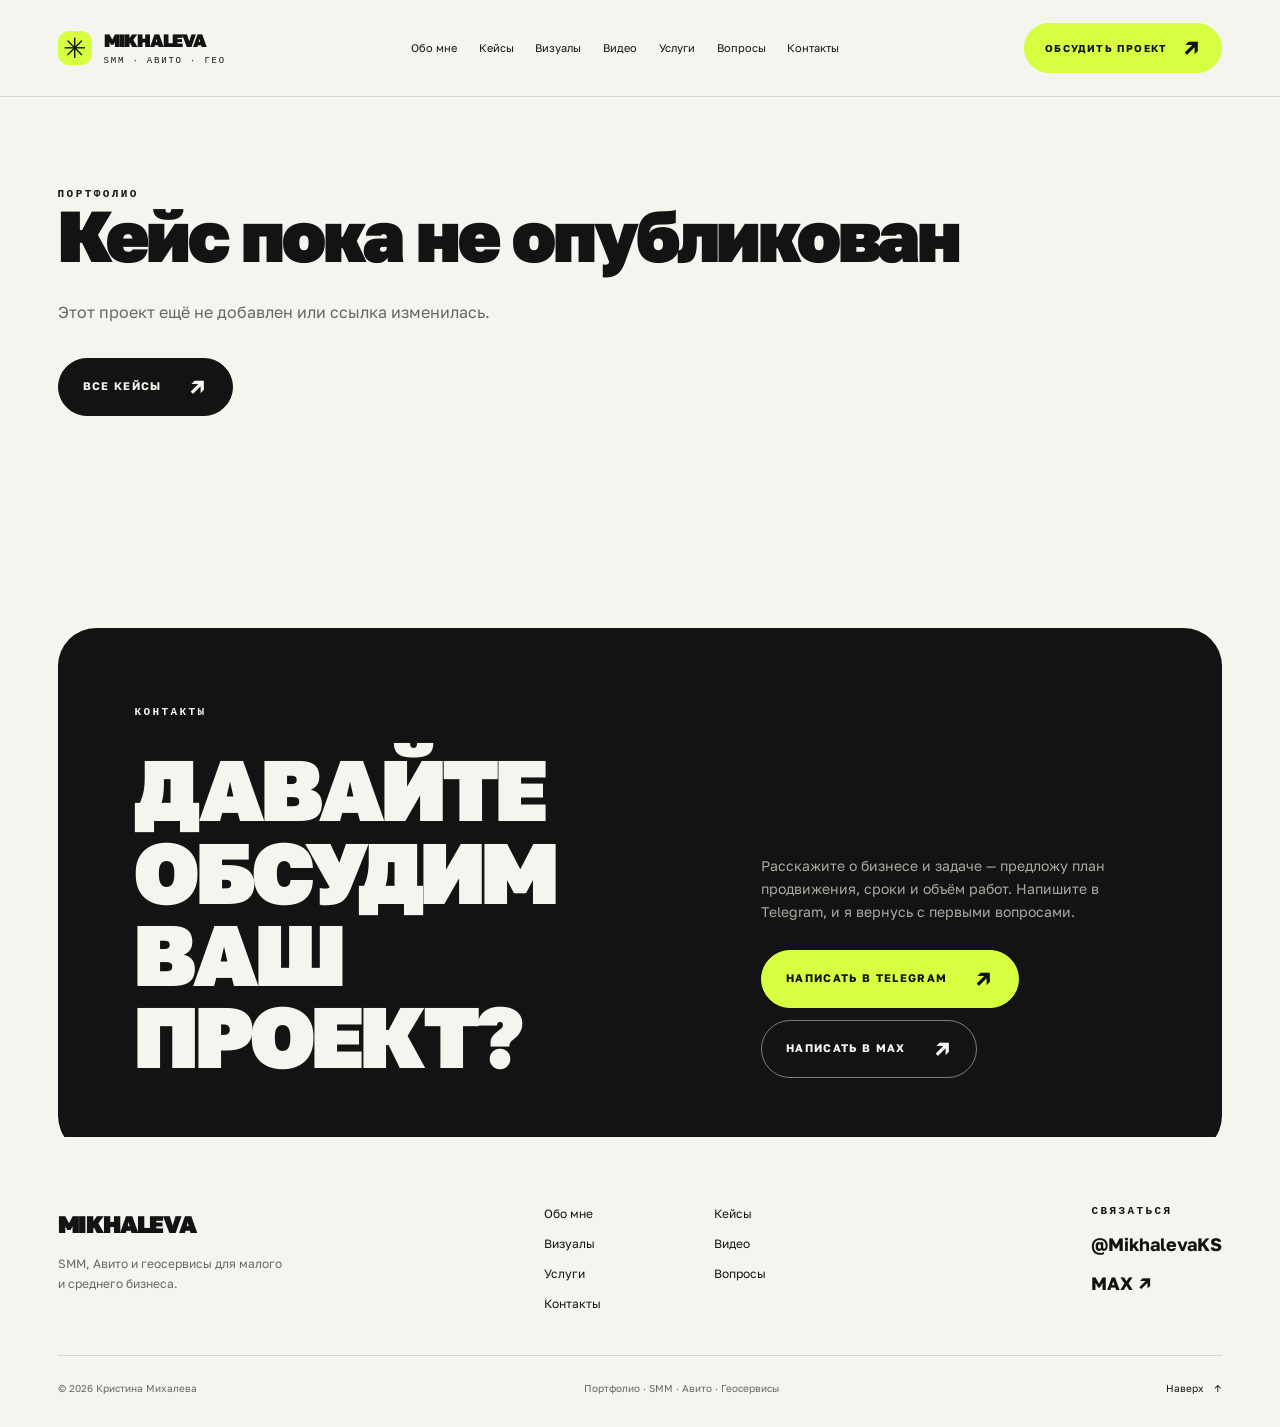
==== public/case.html @ 0edda2de "Import approved portfolio source and media" ====
<!doctype html>
<html lang="ru">
<head>
  <meta charset="utf-8"><meta name="viewport" content="width=device-width,initial-scale=1">
  <meta name="theme-color" content="#f5f5f0"><meta name="description" content="Задачи, работа и результаты проекта Кристины Михалевой.">
  <title>Кейс — Кристина Михалева</title>
  <link rel="icon" href="assets/images/favicon.svg" type="image/svg+xml">
  <link rel="stylesheet" href="styles.css"><script type="module" src="app.js"></script>
</head>
<body data-page="case">
  <a class="skip-link" href="#main">Перейти к содержимому</a><div id="site-header"></div>
  <main id="main" tabindex="-1"><p class="loading" role="status">Загрузка кейса…</p></main><div id="site-footer"></div>
  <dialog id="media-dialog" aria-label="Просмотр работы"><div class="modal-frame"><button class="modal-close" aria-label="Закрыть просмотр" autofocus>×</button><div id="media-body"></div></div></dialog>
  <noscript><p class="wrap"><a href="https://t.me/MikhalevaKS">Обсудить проект в Telegram</a></p></noscript>
</body>
</html>
---- public/styles.css ----
@font-face{font-family:Golos;src:url('assets/fonts/golos-400.ttf') format('truetype');font-weight:400;font-display:swap}
@font-face{font-family:Golos;src:url('assets/fonts/golos-700.ttf') format('truetype');font-weight:700;font-display:swap}
@font-face{font-family:Golos;src:url('assets/fonts/golos-900.ttf') format('truetype');font-weight:900;font-display:swap}
:root{--paper:#f5f5f0;--ink:#131313;--lime:#d5ff40;--line:#d5d5cf;--muted:#686862;--radius:30px;--gutter:clamp(20px,4.5vw,72px)}
*{box-sizing:border-box}html{scroll-behavior:smooth;scroll-padding-top:115px}body{margin:0;background:var(--paper);color:var(--ink);font-family:Golos,Arial,sans-serif;font-size:16px;line-height:1.65;-webkit-font-smoothing:antialiased}button,input,textarea,select{font:inherit}button,a{-webkit-tap-highlight-color:transparent}button{cursor:pointer}a{color:inherit;text-decoration:none}button{color:inherit}img,video,svg{display:block;max-width:100%}img{height:auto}h1,h2,h3,p{margin:0}h1,h2,h3{line-height:1.02;font-weight:900;letter-spacing:-.045em}h1{font-size:clamp(46px,6.6vw,94px);line-height:.93;text-wrap:balance}h2{font-size:clamp(36px,4.6vw,64px)}h3{font-size:clamp(25px,3vw,40px)}p{color:var(--muted)}button:focus-visible,a:focus-visible,input:focus-visible,textarea:focus-visible,select:focus-visible,summary:focus-visible{outline:3px solid #687d00;outline-offset:5px}button:disabled{cursor:default;opacity:.35}::selection{background:var(--lime);color:var(--ink)}.wrap{width:min(100%,1512px);margin-inline:auto;padding-inline:var(--gutter)}.eyebrow{font-family:ui-monospace,monospace;font-size:11px;line-height:1.4;letter-spacing:.22em;text-transform:uppercase;font-weight:700}.eyebrow .num{display:inline-block;margin-right:16px;color:var(--muted)}.arrow{font-size:22px;line-height:1;display:inline-block;transition:transform .25s}.button{display:inline-flex;align-items:center;justify-content:space-between;gap:28px;min-height:56px;padding:17px 24px;border:1px solid var(--ink);border-radius:99px;font-size:11px;line-height:1.5;font-weight:700;letter-spacing:.12em;text-transform:uppercase;background:transparent;transition:background .25s,color .25s,transform .25s;white-space:normal}.button:hover{background:var(--ink);color:var(--paper);transform:translateY(-2px)}.button:hover .arrow{transform:translate(3px,-3px)}.button.lime{background:var(--lime);border-color:var(--lime)}.button.lime:hover{background:var(--ink);border-color:var(--ink);color:var(--lime)}.button.dark{background:var(--ink);color:var(--paper)}.button.dark:hover{background:var(--lime);color:var(--ink);border-color:var(--lime)}.button-row{display:flex;flex-wrap:wrap;gap:12px}.skip-link{position:fixed;left:20px;top:-80px;background:var(--lime);padding:10px 20px;z-index:200}.skip-link:focus{top:12px}.loading{padding:100px var(--gutter)}
.site-header{position:sticky;top:0;z-index:40;background:color-mix(in srgb,var(--paper) 95%,transparent);backdrop-filter:blur(12px);border-bottom:1px solid var(--line)}.header-inner{display:flex;align-items:center;justify-content:space-between;gap:20px;min-height:96px}.brand{display:flex;align-items:center;gap:12px;flex-shrink:0}.brand-mark{width:34px;height:34px;border-radius:11px;background:var(--lime);display:grid;place-items:center;font-size:28px;line-height:1}.brand-name{font-size:18px;font-weight:900;letter-spacing:-.05em;line-height:1.15;text-transform:uppercase}.brand small{display:block;letter-spacing:.2em;font-family:monospace;font-size:9px;font-weight:400;margin-top:5px}.desktop-nav{display:flex;align-items:center;gap:clamp(12px,1.7vw,26px);font-size:11px}.desktop-nav a{position:relative}.desktop-nav a:after{content:'';position:absolute;left:0;right:0;bottom:-5px;height:2px;background:var(--ink);transform:scaleX(0);transform-origin:left;transition:transform .2s}.desktop-nav a:hover:after{transform:scaleX(1)}.header-actions{display:flex;gap:12px;align-items:center}.header-actions .button{min-height:44px;padding:13px 20px;font-size:10px;gap:16px}.menu-toggle{display:none;width:44px;height:44px;border-radius:50%;border:1px solid var(--line);background:transparent;position:relative}.menu-toggle span{position:absolute;width:16px;height:1px;left:13px;top:18px;background:var(--ink);transition:transform .2s}.menu-toggle span+span{top:24px}.menu-toggle[aria-expanded=true] span{top:21px;transform:rotate(45deg)}.menu-toggle[aria-expanded=true] span+span{transform:rotate(-45deg)}.mobile-nav{display:none;background:var(--paper);border-top:1px solid var(--line);padding:20px var(--gutter) 28px}.mobile-nav:not([hidden]){display:grid;gap:0}.mobile-nav a{font-size:22px;font-weight:700;padding:12px 0;border-bottom:1px solid var(--line)}[hidden]{display:none!important}
.hero{padding-top:78px;padding-bottom:74px;display:grid;grid-template-columns:minmax(0,1.35fr) minmax(0,1fr);gap:24px;align-items:center;min-height:680px}.hero-copy{position:relative;z-index:1}.hero h1{margin:27px 0 26px;max-width:13ch}.hero p{font-size:16px;max-width:40ch;line-height:1.65}.hero .button-row{margin-top:34px}.hero-art{position:relative;align-self:center;min-width:0}.hero-art img{width:100%;animation:float 7s ease-in-out infinite;filter:drop-shadow(0 20px 20px #11111112)}.hero-art .object-label{position:absolute;right:6%;bottom:4%;font-size:9px;letter-spacing:.15em;text-transform:uppercase;writing-mode:vertical-rl}.ticker{background:var(--ink);color:var(--lime);overflow:hidden;padding:23px 0}.ticker-track{width:max-content;display:flex;animation:marquee 42s linear infinite;gap:32px}.ticker-group{display:flex;gap:32px;align-items:center;white-space:nowrap;font-family:monospace;font-size:11px;letter-spacing:.18em;text-transform:uppercase}.ticker-group span:after{content:'✳';padding-left:32px;font-size:19px;vertical-align:middle}.ticker:hover .ticker-track{animation-play-state:paused}
.about{padding-block:120px;display:grid;grid-template-columns:minmax(0,.9fr) minmax(0,1.1fr);gap:clamp(36px,8vw,128px);align-items:center}.portrait{position:relative;overflow:hidden;border-radius:34px;aspect-ratio:4/4.8;background:#e3e3dd}.portrait>img{width:100%;height:100%;object-fit:cover}.portrait-label{position:absolute;bottom:22px;left:22px;right:22px;background:var(--paper);padding:14px;border-radius:50px;text-align:center;font-size:10px;letter-spacing:.15em;text-transform:uppercase}.about h2{margin:24px 0 30px;max-width:14ch}.about p{margin-bottom:16px;font-size:15px}.about p:first-of-type{color:var(--ink);font-size:18px;line-height:1.55}.about-bottom{margin-top:28px;padding-top:28px;border-top:1px solid var(--line);display:flex;gap:24px;align-items:center;justify-content:space-between}.stat{display:flex;gap:10px;align-items:baseline}.stat strong{font-size:50px;line-height:1;font-weight:900;letter-spacing:-.06em}.stat small{font-size:12px;color:var(--muted)}
.section{padding-block:88px;border-top:1px solid var(--line)}.section-grid{display:grid;grid-template-columns:minmax(0,.32fr) minmax(0,1fr);gap:clamp(32px,5vw,80px)}.section-intro{min-width:0}.section-intro h2{margin:22px 0 20px;text-transform:uppercase;font-size:clamp(34px,3.6vw,50px);overflow-wrap:normal}.section-intro p{font-size:14px;max-width:27ch}.section-content{min-width:0}.empty-case{background:var(--ink);color:var(--paper);border-radius:var(--radius);padding:clamp(28px,5vw,64px);position:relative;overflow:hidden}.empty-case:after{content:'✳';position:absolute;right:15px;top:-36px;color:var(--lime);opacity:.12;font-size:260px;line-height:1;pointer-events:none}.empty-case h3{max-width:18ch;margin:28px 0 22px;text-transform:uppercase}.empty-case p{color:#aaa9a2;max-width:54ch;font-size:15px}.empty-case .button-row{margin-top:34px}.empty-case .button:not(.lime){color:var(--paper);border-color:#61615b}.empty-case .button:not(.lime):hover{background:var(--paper);color:var(--ink)}.case-list{display:grid;gap:24px}.case-card{display:grid;grid-template-columns:1fr 1fr;gap:24px;padding-block:24px;border-bottom:1px solid var(--line);align-items:center}.case-card-image{aspect-ratio:1.15;overflow:hidden;border-radius:22px;background:#e6e6df}.case-card-image img{width:100%;height:100%;object-fit:cover;transition:transform .5s}.case-card:hover img{transform:scale(1.04)}.case-card h3{font-size:32px;margin:18px 0}.case-card p{font-size:14px}.case-card .case-arrow{display:inline-grid;place-items:center;margin-top:20px;width:46px;height:46px;background:var(--lime);border-radius:50%;font-size:26px;transition:transform .3s}.case-card:hover .case-arrow{transform:rotate(45deg)}.case-list+.button{margin-top:28px}
.gallery-section .section-content{overflow:hidden}.marquee-row{overflow:hidden;position:relative;margin-bottom:16px}.gallery-track{display:flex;width:max-content;gap:16px;animation:marquee 40s linear infinite}.marquee-row.reverse .gallery-track{animation-direction:reverse;animation-duration:47s}.gallery-set{display:flex;gap:16px}.marquee-row:hover .gallery-track,.marquee-row:focus-within .gallery-track,.gallery-paused .gallery-track{animation-play-state:paused}.visual-card{position:relative;flex-shrink:0;width:clamp(160px,18vw,250px);aspect-ratio:4/5;border:0;padding:0;background:#e7e7e1;border-radius:20px;overflow:hidden}.visual-card img{width:100%;height:100%;object-fit:cover;transition:transform .4s}.visual-card:hover img{transform:scale(1.035)}.placeholder-badge{position:absolute;bottom:13px;left:13px;right:13px;padding:8px;border-radius:99px;background:var(--paper);font-size:8px;font-weight:700;letter-spacing:.1em;text-transform:uppercase;text-align:center}.gallery-note{font-size:12px;max-width:75ch;margin-top:22px}.text-button{border:0;border-bottom:1px solid currentColor;padding:0 0 3px;background:none;font-size:11px;margin-top:12px;letter-spacing:.06em}
.video-category+.video-category{margin-top:44px}.video-category-header{display:flex;justify-content:space-between;align-items:center;border-bottom:1px solid var(--line);padding-bottom:16px;margin-bottom:22px}.video-category-header h3{font-family:monospace;font-size:11px;letter-spacing:.19em;font-weight:700;text-transform:uppercase}.video-category-header span{font-family:monospace;font-size:10px;color:var(--muted)}.video-grid{display:grid;grid-template-columns:repeat(3,minmax(0,1fr));gap:24px 16px}.video-card{text-align:left;border:0;background:transparent;padding:0;min-width:0}.video-thumb{position:relative;overflow:hidden;border-radius:23px;aspect-ratio:9/16;background:#deded6}.video-thumb>img{width:100%;height:100%;object-fit:cover;transition:transform .45s}.video-card:hover .video-thumb>img{transform:scale(1.045)}.video-play{position:absolute;left:50%;top:50%;transform:translate(-50%,-50%);width:52px;height:52px;display:grid;place-items:center;border-radius:50%;background:var(--lime);color:var(--ink);padding-left:3px;font-size:18px;box-shadow:0 0 0 8px #ffffff15;transition:box-shadow .3s}.video-card:hover .video-play{box-shadow:0 0 0 14px #ffffff25}.video-duration{position:absolute;bottom:14px;right:14px;padding:3px 8px;border-radius:99px;background:#131313c9;color:white;font:10px monospace}.video-caption{display:flex;gap:10px;margin-top:14px;font-size:12px;line-height:1.5}.video-caption .num{font-family:monospace;color:var(--muted);font-size:10px;padding-top:2px}.video-placeholder{aspect-ratio:9/16;display:grid;place-items:center;background:#e8e8e1;border:1px dashed #b9b9af;border-radius:23px;color:var(--muted);text-align:center;padding:24px;font-family:monospace;font-size:11px}
.tabs{display:flex;border-bottom:1px solid var(--line);gap:24px;overflow:auto;scrollbar-width:thin;margin-bottom:34px}.tab{border:0;background:none;position:relative;flex:0 0 auto;padding:0 0 18px;text-transform:uppercase;font-size:10px;font-weight:700;letter-spacing:.1em}.tab[aria-selected=true]:after{content:'';position:absolute;bottom:0;left:0;right:0;height:4px;background:var(--lime)}.tab[aria-selected=true]{color:var(--ink)}.tab[aria-selected=false]{color:var(--muted)}.service-panel{display:grid;grid-template-columns:1fr 1fr;gap:40px;animation:panelIn .35s ease both}.service-panel h3{font-size:clamp(28px,3vw,40px);text-transform:uppercase;margin:22px 0}.service-panel p{font-size:14px}.service-panel .price{margin-top:30px;padding-top:24px;border-top:1px solid var(--line)}.price .eyebrow{font-size:9px;color:var(--muted)}.price p{color:var(--ink);margin:10px 0 22px;font-size:17px;line-height:1.45}.service-list{list-style:none;margin:0;padding:0}.service-list li{padding:17px 0;border-bottom:1px solid var(--line);display:flex;gap:20px;font-size:14px;line-height:1.5}.service-list .num{color:var(--muted);font-family:monospace;font-size:10px;min-width:17px;padding-top:4px}.service-list-heading{padding:0 0 17px;border-bottom:1px solid var(--ink)}
.reviews-toolbar{display:flex;gap:10px;justify-content:flex-end;margin-bottom:20px}.round-button{width:44px;height:44px;display:inline-grid;place-items:center;border:1px solid var(--line);border-radius:50%;background:transparent;font-size:24px;line-height:1;transition:background .25s}.round-button:not(:disabled):hover{background:var(--lime);border-color:var(--lime)}.reviews-viewport{overflow:hidden}.reviews-track{display:flex;gap:24px;transition:transform .45s ease}.review-card{flex:0 0 100%;border:1px solid var(--line);padding:clamp(24px,4vw,50px);border-radius:24px}.review-quote{font-size:72px;color:var(--lime);line-height:1}.review-card blockquote{margin:18px 0 26px;font-size:clamp(19px,2.3vw,28px);line-height:1.5;letter-spacing:-.02em}.review-card cite{font-style:normal;font-size:13px;font-weight:700}.review-card p{font-size:12px}.empty-review{padding:clamp(28px,4vw,52px);border:1px solid var(--line);border-radius:24px}.empty-review .asterisk{display:inline-block;color:#92928a;font-size:48px;line-height:1}.empty-review h3{margin:22px 0;font-size:30px;text-transform:uppercase;max-width:20ch}.empty-review p{font-size:14px;max-width:55ch}.review-status{font-family:monospace;font-size:11px;color:var(--muted);align-self:center;margin-right:auto}
.contact-wrap{padding-top:36px;padding-bottom:0}.contact{background:var(--ink);border-radius:38px;color:var(--paper);padding:clamp(32px,6vw,85px);display:grid;grid-template-columns:1.5fr 1fr;gap:50px;align-items:end;position:relative;overflow:hidden}.contact h2{font-size:clamp(40px,6.7vw,92px);max-width:13ch;text-transform:uppercase;line-height:.96;margin-top:28px}.contact h2::selection{color:var(--ink)}.contact p{color:#aaa9a2;font-size:14px;max-width:39ch}.contact .button{margin-top:28px}.contact .button.lime:hover{background:var(--paper);color:var(--ink);border-color:var(--paper)}.contact-handle{display:block;margin-top:24px;font-size:18px;font-weight:700;letter-spacing:-.02em}.contact-note{display:block;font:8px monospace;letter-spacing:.15em;margin-top:9px;color:#85857b;text-transform:uppercase}.footer{padding-top:50px;padding-bottom:30px}.footer-top{display:grid;grid-template-columns:1.4fr 1fr 1fr;gap:40px}.footer-brand{font-size:24px;font-weight:900;text-transform:uppercase;letter-spacing:-.05em}.footer p{font-size:12px;margin-top:10px;max-width:32ch}.footer nav{display:grid;grid-template-columns:1fr 1fr;gap:10px 20px;font-size:12px;align-content:start}.footer nav a:hover{text-decoration:underline;text-underline-offset:4px}.footer-contact{justify-self:end}.footer-contact>a{font-size:18px;font-weight:700;display:block;margin-top:10px}.footer-bottom{margin-top:42px;padding-top:24px;border-top:1px solid var(--line);display:flex;justify-content:space-between;font-size:10px;color:var(--muted);gap:20px}.top-link{display:inline-flex;gap:10px;color:var(--ink)}
/* Native top-layer dialog is outside every animated section. It stays in the viewport. */
body:has(dialog[open]){overflow:hidden}dialog{position:fixed;inset:0;border:0;background:transparent;color:var(--paper);padding:16px;margin:auto;width:min(100% - 24px,1100px);max-width:1100px;max-height:calc(100dvh - 24px);overflow:visible}dialog::backdrop{background:#090909e8;backdrop-filter:blur(8px)}.modal-frame{position:relative;width:fit-content;max-width:100%;margin:auto;padding:0}.modal-close{position:absolute;top:12px;right:12px;z-index:2;width:42px;height:42px;border:1px solid #ffffff45;border-radius:50%;background:#131313e6;color:#fff;font-size:28px;line-height:1}.modal-close:hover{color:var(--ink);background:var(--lime)}.modal-video{max-height:calc(100dvh - 152px);width:auto;max-width:100%;min-height:150px;background:black;border-radius:20px;object-fit:contain}.modal-image{max-height:calc(100dvh - 136px);max-width:100%;object-fit:contain;border-radius:12px}.modal-caption{padding:17px 0 0;max-width:70ch;display:flex;justify-content:space-between;gap:24px;font-size:13px;line-height:1.4}.modal-caption p{color:#b9b9b0;font-family:monospace;font-size:10px;margin-top:6px}.media-error{margin-top:12px;color:#ffd9bd;font-size:12px;max-width:45ch}.media-error a{text-decoration:underline}.image-placeholder-label{color:#b9b9b0;font-size:11px;margin-top:6px}
.page-hero{padding-top:70px;padding-bottom:60px}.breadcrumb{display:inline-flex;gap:14px;align-items:center;margin-bottom:36px;font-size:11px;color:var(--muted)}.breadcrumb:hover{color:var(--ink)}.page-hero h1{font-size:clamp(48px,8vw,112px);max-width:15ch}.page-hero p{margin-top:26px;max-width:52ch;font-size:16px}.filter-bar{display:flex;gap:10px;flex-wrap:wrap;margin-bottom:36px}.filter{border:1px solid var(--line);background:none;border-radius:99px;padding:12px 23px;font-size:11px;text-transform:uppercase;letter-spacing:.1em}.filter[aria-pressed=true]{background:var(--ink);color:var(--lime);border-color:var(--ink)}.catalog{padding-bottom:110px;min-height:380px}.catalog-status{font-family:monospace;font-size:10px;letter-spacing:.12em;color:var(--muted);margin-bottom:24px;text-transform:uppercase}.case-summary{display:grid;grid-template-columns:1fr 1fr;gap:60px;align-items:start;margin-top:46px}.case-result-short{border-radius:24px;background:var(--lime);padding:32px;font-size:30px;font-weight:700;line-height:1.3;letter-spacing:-.035em;color:var(--ink)!important}.case-section{display:grid;grid-template-columns:1fr 2fr;gap:50px;padding-block:54px;border-top:1px solid var(--line)}.case-section h2{font-size:30px}.case-section p{font-size:18px;color:var(--ink)}.case-section ol{margin:0;padding-left:20px}.case-section li{padding:10px 0}.case-materials{display:grid;grid-template-columns:1fr 1fr;gap:20px}.case-materials button{padding:0;border:0;background:none}.case-materials img{border-radius:18px}.not-found{min-height:55vh;padding-block:90px}.not-found h1{font-size:clamp(38px,6vw,72px);margin-bottom:30px}.not-found p{margin-bottom:32px}.draft-banner{position:relative;z-index:50;background:var(--lime);color:var(--ink);padding:10px 20px;font-size:12px;text-align:center}.draft-banner a{text-decoration:underline}.route-enter{animation:panelIn .35s ease both}.reveal.ready{opacity:0;transform:translateY(20px);transition:opacity .65s ease,transform .65s ease}.reveal.ready.visible{opacity:1;transform:none}.reveal h2{transition:transform .7s ease}.reveal.ready:not(.visible) h2{transform:translateY(12px)}
@keyframes float{0%,100%{transform:translateY(0) rotate(-2deg)}50%{transform:translateY(-16px) rotate(2deg)}}@keyframes marquee{to{transform:translateX(calc(-50% - 8px))}}@keyframes panelIn{from{opacity:0;transform:translateY(7px)}to{opacity:1;transform:none}}
@media(min-width:1600px){.hero{min-height:750px}}
@media(max-width:1190px){.desktop-nav{display:none}.menu-toggle{display:block}.hero{min-height:620px;grid-template-columns:minmax(0,1.2fr) minmax(0,1fr);padding-top:64px}.section-grid{grid-template-columns:minmax(0,.35fr) minmax(0,1fr)}.section-intro h2{font-size:36px}.service-panel{gap:26px}.video-grid{gap:22px 14px}}
@media(max-width:900px){.hero{grid-template-columns:1fr 1fr;min-height:580px}.hero h1{font-size:clamp(42px,6.6vw,64px)}.hero .button{padding:15px 18px;font-size:9px;gap:12px}.section-grid{grid-template-columns:1fr;gap:36px}.section-intro{display:grid;grid-template-columns:1fr 1.4fr;gap:12px 36px;align-items:end}.section-intro>.eyebrow{grid-column:1/-1}.section-intro h2{font-size:40px;margin:8px 0 0}.section-intro p{max-width:38ch;font-size:14px}.section{padding-block:64px}.about{gap:40px;padding-block:88px}.about h2{font-size:42px}.about p{font-size:13px}.about p:first-of-type{font-size:16px}.about-bottom{align-items:start;flex-direction:column}.contact{gap:30px;grid-template-columns:1.2fr 1fr}.contact h2{font-size:54px}.contact p{font-size:13px}.video-grid{grid-template-columns:repeat(4,minmax(0,1fr))}.video-play{width:44px;height:44px}.video-caption{font-size:11px}.footer-top{grid-template-columns:1fr 1fr}.footer-contact{justify-self:start;grid-column:1/-1}.hero-art .object-label{display:none}}
@media(max-width:620px){:root{--gutter:20px}html{scroll-padding-top:100px}.header-inner{min-height:78px;gap:8px}.brand{gap:8px}.brand-name{font-size:15px}.brand small{font-size:7px;letter-spacing:.16em}.brand-mark{width:30px;height:30px;border-radius:9px;font-size:24px}.header-actions{gap:8px}.header-actions .button{font-size:8px;min-height:40px;padding:11px 13px;letter-spacing:.06em;gap:0}.header-actions .button .arrow{display:none}.menu-toggle{width:40px;height:40px;flex-shrink:0}.menu-toggle span{left:11px;top:16px}.menu-toggle span+span{top:22px}.menu-toggle[aria-expanded=true] span{top:19px}.hero{display:flex;flex-direction:column;align-items:stretch;padding-top:44px;padding-bottom:24px;gap:0;min-height:0}.hero h1{font-size:clamp(41px,10.8vw,66px);margin-top:24px;max-width:14ch}.hero p{font-size:14px;max-width:35ch}.hero .button-row{margin-top:26px;gap:9px}.hero .button{min-height:50px;font-size:9px;gap:16px;padding:14px 18px}.hero-art{align-self:center;width:76%;max-width:360px;margin-top:10px;margin-bottom:4px}.hero-art img{animation-duration:9s}.eyebrow{font-size:9px}.ticker{padding:15px 0}.ticker-group{font-size:9px;gap:22px}.ticker-track{gap:22px}.ticker-group span:after{padding-left:22px;font-size:15px}.about{padding-block:60px;grid-template-columns:1fr;gap:36px}.portrait{aspect-ratio:1/1.05;max-height:460px;border-radius:26px}.about h2{font-size:44px;margin-top:17px;margin-bottom:25px;max-width:13ch}.about p{font-size:14px;line-height:1.65}.about p:first-of-type{font-size:17px}.about-bottom{flex-direction:row;gap:14px;align-items:center;flex-wrap:wrap}.stat strong{font-size:44px}.about-bottom .button{font-size:9px;padding:14px 20px;min-height:50px;gap:18px}.section{padding-block:52px}.section-grid{gap:28px}.section-intro{display:block}.section-intro h2{font-size:38px;margin-top:18px;overflow-wrap:normal}.section-intro p{margin-top:17px;font-size:14px;max-width:40ch}.empty-case{padding:28px;border-radius:24px}.empty-case h3{font-size:31px;margin-top:28px}.empty-case p{font-size:13px}.empty-case .button-row{margin-top:27px}.empty-case .button{font-size:9px;padding:14px 19px;min-height:50px;gap:18px}.gallery-track{gap:12px}.gallery-set{gap:12px}.visual-card{width:175px;border-radius:16px}.marquee-row{margin-bottom:12px}.gallery-note{font-size:11px;line-height:1.6}.video-grid{grid-template-columns:repeat(2,minmax(0,1fr));gap:22px 12px}.video-thumb{border-radius:18px}.video-caption{font-size:11px;margin-top:11px;gap:7px}.video-play{width:44px;height:44px;font-size:15px}.video-category+.video-category{margin-top:32px}.tabs{gap:22px;margin-bottom:28px}.tab{font-size:9px;letter-spacing:.07em;white-space:nowrap}.service-panel{grid-template-columns:1fr;gap:32px}.service-panel h3{font-size:33px;margin-top:20px;max-width:18ch}.service-panel p{font-size:14px}.service-panel .price{margin-top:24px}.price p{font-size:17px}.service-list li{font-size:14px;padding-block:16px}.empty-review{padding:28px}.empty-review h3{font-size:29px}.empty-review p{font-size:13px}.contact-wrap{padding-top:12px}.contact{grid-template-columns:1fr;padding:32px 28px;border-radius:28px;gap:28px}.contact h2{font-size:clamp(40px,10.8vw,64px);margin-top:23px;max-width:12ch}.contact p{font-size:13px;max-width:38ch}.contact .button{font-size:10px;min-height:54px;gap:20px}.contact-note{font-size:7px}.footer{padding-top:38px}.footer-top{gap:26px;grid-template-columns:1fr}.footer nav{max-width:320px}.footer-contact{grid-column:auto}.footer-bottom{margin-top:30px;display:grid;gap:8px;font-size:9px}.top-link{margin-top:8px}.page-hero{padding-top:42px;padding-bottom:34px}.page-hero h1{font-size:55px}.page-hero p{font-size:14px}.breadcrumb{margin-bottom:28px}.filter-bar{gap:8px;margin-bottom:26px}.filter{font-size:9px;padding:11px 17px}.catalog{padding-bottom:65px;min-height:350px}.case-card{grid-template-columns:1fr;gap:20px}.case-card h3{font-size:29px}.case-summary{grid-template-columns:1fr;gap:28px;margin-top:30px}.case-result-short{font-size:26px;padding:26px}.case-section{grid-template-columns:1fr;gap:26px;padding-block:36px}.case-materials{grid-template-columns:1fr}.case-section p{font-size:16px}dialog{width:calc(100% - 16px);padding:8px;max-height:calc(100dvh - 16px)}.modal-video{max-height:calc(100dvh - 132px);border-radius:15px}.modal-image{max-height:calc(100dvh - 110px)}.modal-close{width:38px;height:38px;top:8px;right:8px}.modal-caption{font-size:12px;padding-top:13px;gap:14px}.modal-caption p{font-size:8px;letter-spacing:.06em}}
#site-header{position:sticky;top:0;z-index:40}
.site-header{position:relative;top:auto}
.button.lime{color:var(--ink)}
.modal-video{max-height:calc(100dvh - 195px)}
.media-controls{display:flex;justify-content:space-between;gap:20px;padding-top:12px}
.media-controls button{border:1px solid #ffffff45;border-radius:99px;background:transparent;color:var(--paper);padding:7px 14px;font-size:10px;line-height:1.4;min-height:34px}
.media-controls button:hover{background:var(--lime);color:var(--ink);border-color:var(--lime)}
.services-hint{margin:0 0 14px;font-size:12px;color:var(--muted)}
.tabs{display:grid;grid-template-columns:repeat(3,minmax(0,1fr));gap:10px;border:0;overflow:visible;padding:0;margin-bottom:32px}
.tab{display:flex;align-items:center;gap:10px;min-height:78px;padding:15px 16px;border:1px solid #b8b8ae;border-radius:17px;background:#e9e9e1;text-align:left;white-space:normal;letter-spacing:.06em;font-size:10px;line-height:1.5;transition:background .2s,color .2s,border-color .2s,transform .2s}
.tab:hover{background:#e0e0d7;border-color:var(--ink);transform:translateY(-2px)}
.tab[aria-selected=false]{color:var(--ink)}
.tab[aria-selected=true]{background:var(--lime);color:var(--ink);border-color:var(--ink);box-shadow:0 3px 0 var(--ink)}
.tab[aria-selected=true]:after{display:none}
.tab-index{font:9px ui-monospace,monospace;opacity:.55;align-self:flex-start;padding-top:2px}
.tab-label{flex:1;min-width:0}
.tab-indicator{font-size:21px;line-height:1;flex-shrink:0}
@media(max-width:620px){.tabs{grid-template-columns:1fr;gap:10px;margin-bottom:30px}.tab{min-height:57px;padding:15px 18px;border-radius:15px;font-size:11px;gap:15px}.tab-index{align-self:center;padding:0}.services-hint{font-size:11px;margin-bottom:12px}.tab:hover{transform:none}}
@view-transition{navigation:auto}
::view-transition-old(root){animation:panelIn .2s ease reverse}
::view-transition-new(root){animation:panelIn .3s ease}
@media(prefers-reduced-motion:reduce){html{scroll-behavior:auto}*,*::before,*::after{animation:none!important;transition:none!important;scroll-behavior:auto!important}::view-transition-old(root),::view-transition-new(root){animation:none!important}.reveal.ready{opacity:1;transform:none}.reveal.ready:not(.visible) h2{transform:none}.marquee-row{overflow:auto;scrollbar-width:thin}.gallery-track{width:max-content}.gallery-set[aria-hidden=true]{display:none}}
/* Detailed portfolio cases */
.case-card{position:relative;overflow:hidden}.case-card-copy{min-width:0}.case-card-image{position:relative;overflow:hidden}.case-card-image img{width:100%;height:100%;object-fit:cover}.case-photo-placeholder{min-height:300px;height:100%;padding:32px;background:#e8e8df;display:flex;flex-direction:column;justify-content:space-between;color:var(--muted);gap:25px}.case-photo-placeholder>span:nth-child(2){font-size:clamp(25px,3vw,42px);font-weight:700;line-height:1.15;letter-spacing:-.04em}.case-photo-placeholder small{font-size:10px}.case-construction-leads .case-photo-placeholder{background:var(--ink);color:var(--lime)}.case-construction-community .case-photo-placeholder{background:var(--lime);color:var(--ink)}.case-metric{margin:20px 0 24px;display:flex;flex-direction:column;gap:3px}.case-metric strong{font-size:clamp(64px,7vw,105px);line-height:.95;font-weight:900;letter-spacing:-.06em}.case-metric span{font-size:12px;color:var(--muted)}.case-card h3{font-size:clamp(22px,2.4vw,34px)}.case-card .eyebrow{font-size:9px;line-height:1.6;letter-spacing:.1em}.case-open{display:inline-flex;gap:30px;font-size:11px;font-weight:700;text-transform:uppercase;margin-top:24px;border-bottom:2px solid var(--lime);padding-bottom:5px}.partner-badge{position:absolute;left:18px;top:18px;z-index:1;border-radius:30px;background:var(--lime);color:var(--ink);padding:8px 13px;font-size:10px;font-weight:700}.detail-badge{position:static;display:inline-block;margin:20px 0 0}.case-detail .page-hero{padding-bottom:35px}.case-detail h1{max-width:21ch;font-size:clamp(36px,5.5vw,76px);overflow-wrap:anywhere}.case-facts{display:grid;grid-template-columns:repeat(2,minmax(0,1fr));gap:24px;margin:35px 0 0;max-width:950px}.case-facts dt{font-family:monospace;text-transform:uppercase;letter-spacing:.15em;font-size:10px;color:var(--muted)}.case-facts dd{margin:8px 0 0;font-size:14px}.partner-note{padding:20px 24px;border-left:4px solid var(--lime);margin-top:25px;max-width:750px}.case-cover{height:clamp(280px,45vw,520px);border-radius:24px;overflow:hidden}.case-cover>button{display:block;position:relative;border:0;padding:0;background:none;width:100%;height:100%;cursor:zoom-in}.case-cover img{width:100%;height:100%;object-fit:contain;background:#e9e9e1}.case-section{max-width:980px}.case-section h2{font-size:clamp(28px,3.6vw,48px);margin-bottom:25px}.case-section p+p{margin-top:18px}.case-section ul{padding-left:22px;margin:22px 0 0}.case-section li{padding-left:5px;margin-bottom:14px;line-height:1.7}.case-outcome{background:var(--ink);color:var(--paper);padding:35px;border-radius:24px;max-width:none}.case-outcome .case-result-short{color:var(--lime);font-weight:700;font-size:clamp(25px,3vw,42px);line-height:1.2}.case-outcome .case-result-note{color:#d2d2c7;margin-top:25px}.case-materials{display:grid;grid-template-columns:repeat(2,minmax(0,1fr));gap:22px}.case-materials figure{margin:0;min-width:0}.case-materials button{border:1px solid var(--line);background:#e9e9e1;padding:0;width:100%;position:relative;cursor:zoom-in;border-radius:16px;overflow:hidden}.case-materials img{width:100%;height:340px;object-fit:contain}.case-materials figcaption{font-size:12px;color:var(--muted);margin-top:10px}.image-zoom{position:absolute;bottom:12px;right:12px;padding:7px 12px;border-radius:25px;background:var(--paper);color:var(--ink);font-size:10px}.materials-pending{border:1px dashed #a9a99d;border-radius:20px;padding:25px;margin-top:25px}.materials-pending ul{font-size:13px;color:var(--muted)}.case-end .button{margin-top:25px}.case-neighbors{display:grid;grid-template-columns:repeat(2,minmax(0,1fr));gap:18px;border-top:1px solid var(--line);padding:30px 0 60px}.case-neighbors a{padding:15px;border:1px solid var(--line);border-radius:15px;font-size:13px}.case-neighbors a:hover{background:var(--lime)}
@media(max-width:620px){.case-card{gap:22px}.case-photo-placeholder{min-height:240px;padding:25px}.case-metric{margin-block:16px}.case-metric strong{font-size:72px}.case-card h3{font-size:26px}.case-facts{grid-template-columns:1fr;gap:20px}.case-detail h1{font-size:38px}.case-cover{height:340px}.case-section{padding-block:32px}.case-outcome{padding:25px;margin-block:20px}.case-materials{grid-template-columns:1fr}.case-materials img{height:310px}.case-neighbors{grid-template-columns:1fr}.case-detail .page-hero{padding-top:38px}.case-card .eyebrow{max-width:35ch}.case-section li{font-size:14px}.case-section p{font-size:14px}.case-outcome .case-result-short{font-size:29px}}
.case-detail .case-section{display:block}.case-outcome .case-result-short{background:var(--lime);color:var(--ink)!important}.case-outcome .case-result-note{color:#d2d2c7}.case-section p{max-width:75ch}.case-outcome ul{max-width:75ch}
/* Compact, swipeable project and video galleries */
#cases .section-grid,#video .section-grid,#services .section-grid{display:block}
#cases .section-intro,#video .section-intro,#services .section-intro{margin-bottom:30px}
#cases .section-intro p{display:none}
.carousel{min-width:0;width:100%}.carousel-tools{display:flex;align-items:center;justify-content:flex-end;gap:18px;margin-bottom:16px}.carousel-status{font:700 11px ui-monospace,monospace;letter-spacing:.16em}.carousel-buttons{display:flex;gap:8px}.carousel-buttons .round-button{width:42px;height:42px}.carousel-track{display:flex;gap:16px;overflow-x:auto;overscroll-behavior-inline:contain;scroll-snap-type:x mandatory;scrollbar-width:thin;padding:3px 0 16px;align-items:stretch}.carousel-track>*{scroll-snap-align:start;flex:0 0 calc((100% - 40px)/3);min-width:0}.carousel-cases .case-card{display:flex;flex-direction:column;align-items:stretch;gap:0;border:1px solid var(--line);border-radius:22px;padding:0;overflow:hidden;background:#f0f0e9;height:auto}.carousel-cases .case-card-image{aspect-ratio:1.5;border-radius:0;flex-shrink:0}.carousel-cases .case-photo-placeholder{min-height:0;height:100%;padding:20px}.carousel-cases .case-photo-placeholder>span:nth-child(2){font-size:clamp(19px,2vw,29px)}.carousel-cases .case-card-copy{padding:22px;display:flex;flex-direction:column;flex:1}.carousel-cases .case-card .eyebrow{min-height:30px}.carousel-cases .case-metric{margin:14px 0}.carousel-cases .case-metric strong{font-size:clamp(48px,5vw,76px)}.carousel-cases .case-card h3{font-size:clamp(19px,2vw,25px);margin:0 0 14px;line-height:1.1}.carousel-cases .case-card p{font-size:13px}.carousel-cases .case-open{align-self:flex-start;margin-top:auto;padding-top:22px}.carousel + .button{margin-top:20px}.carousel-videos .video-card{flex-basis:calc((100% - 40px)/3);max-width:350px}.carousel-videos .video-thumb{aspect-ratio:9/16}.carousel-videos .video-caption{min-height:40px}.carousel-track:focus-visible{outline:3px solid #687d00;outline-offset:3px}
/* Services and full tariff comparisons */
.pricing-panel{display:block;animation:none}.pricing-intro h3{margin:18px 0;font-size:clamp(28px,3.2vw,42px)}.pricing-intro p{max-width:90ch;margin:10px 0 18px}.tariff-grid{display:grid;grid-template-columns:repeat(auto-fit,minmax(0,1fr));gap:16px;align-items:stretch;margin-top:32px}.tariff-card{display:flex;flex-direction:column;min-width:0;padding:25px;border:1px solid #c4c4b9;border-radius:22px;background:#f0f0ea}.tariff-highlight{border:2px solid var(--ink);padding:24px;box-shadow:0 4px 0 var(--lime)}.tariff-head h4{font-size:27px;line-height:1.1;letter-spacing:-.04em;margin:12px 0}.tariff-head p{color:var(--muted);font-size:13px;line-height:1.6;margin:16px 0}.tariff-price{font-size:clamp(24px,2.5vw,36px);font-weight:900;letter-spacing:-.04em;line-height:1.1}.tariff-price small{display:block;font-size:12px;font-weight:400;color:var(--muted);letter-spacing:0;margin-top:7px}.tariff-body{margin:28px 0;flex:1}.tariff-items{list-style:none;padding:0;margin:15px 0 0}.tariff-items li{display:flex;gap:10px;margin:0 0 13px;font-size:13px;line-height:1.48}.tariff-items li>span{color:#668400;font-weight:900;flex-shrink:0}.tariff-extra{background:#eaf7bc;padding:16px;border-radius:15px;margin-top:20px}.tariff-extra .tariff-items li>span{color:#526b00}.tariff-volume{margin-top:20px;padding-top:18px;border-top:1px solid var(--line);font-size:13px}.tariff-note{font-size:12px!important;line-height:1.6;color:var(--muted);border-top:1px solid var(--line);padding-top:18px;margin-top:22px}.tariff-card>.button{width:100%;justify-content:space-between;margin-top:auto}.pricing-conditions{border-top:1px solid var(--line);margin-top:36px;padding-top:25px;max-width:85ch}.pricing-conditions h4{font-size:20px}.pricing-conditions .tariff-items{margin-top:20px}
@media(max-width:900px){.carousel-track>*{flex-basis:calc((100% - 24px)/2)}.carousel-videos .video-card{flex-basis:calc((100% - 24px)/2)}.tariff-grid{grid-template-columns:1fr}.tariff-card,.tariff-highlight{padding:25px}.tariff-card>.button{max-width:360px}}
@media(max-width:620px){#cases .section-intro,#video .section-intro,#services .section-intro{margin-bottom:24px}.carousel-track>*{flex-basis:86%}.carousel-videos .video-card{flex-basis:79%;max-width:none}.carousel-cases .case-card h3{font-size:24px}.carousel-cases .case-metric strong{font-size:66px}.carousel-cases .case-card-copy{padding:20px}.carousel-cases .case-photo-placeholder{min-height:0}.carousel-tools{margin-bottom:10px}.tariff-grid{gap:16px}.tariff-card{padding:22px}.tariff-highlight{padding:21px}.tariff-items li{font-size:14px}.pricing-intro h3{font-size:32px}.pricing-panel .tariff-head p{font-size:13px}.carousel-videos .video-caption{font-size:12px}}
.tariff-volume-extra{background:#eaf7bc;border:0;padding:16px;border-radius:15px}
/* Frequently asked questions */
.faq-list{border-top:1px solid var(--line)}.faq-item{border-bottom:1px solid var(--line)}.faq-item summary{list-style:none;cursor:pointer;display:flex;align-items:center;gap:22px;padding:24px 0;min-height:82px}.faq-item summary::-webkit-details-marker{display:none}.faq-item summary:focus-visible{outline:3px solid #687d00;outline-offset:3px}.faq-number{font:700 10px ui-monospace,monospace;letter-spacing:.15em;color:var(--muted);align-self:flex-start;padding-top:8px}.faq-question{flex:1;font-size:clamp(18px,2vw,25px);line-height:1.2;font-weight:700;letter-spacing:-.025em}.faq-toggle{display:grid;place-items:center;flex-shrink:0;width:42px;height:42px;border:1px solid var(--ink);border-radius:50%;font-size:26px;line-height:1;transition:transform .2s,background .2s}.faq-item[open] .faq-toggle{transform:rotate(45deg);background:var(--lime)}.faq-answer{padding:0 64px 26px 40px;max-width:78ch}.faq-answer p{font-size:15px;line-height:1.7}.max-pending{display:block;font-size:18px;font-weight:700;margin-top:15px}.max-pending small{display:block;font-size:11px;font-weight:400;color:var(--muted);margin-top:3px}.social-footnote{font-size:11px!important;color:var(--muted);max-width:85ch}
@media(max-width:620px){.faq-item summary{gap:12px;padding:20px 0;min-height:72px}.faq-question{font-size:18px}.faq-toggle{width:38px;height:38px;font-size:23px}.faq-answer{padding:0 10px 22px 29px}.faq-answer p{font-size:14px;line-height:1.65}}

/* Preserve the original proportions of case photographs, stories and reports. */
.case-detail .case-cover{height:auto;max-width:980px;margin-inline:auto;margin-bottom:40px;background:none}
.case-detail .case-cover>button{height:auto}
.case-detail .case-cover img{display:block;width:100%;height:auto;background:none;object-fit:initial}
.case-materials{align-items:start;gap:30px 24px}
.case-materials button{display:block;background:none;line-height:0}
.case-materials img{display:block;width:100%;height:auto;object-fit:initial;border-radius:0}
.case-materials figcaption{line-height:1.5}
.case-materials-statistics{grid-template-columns:minmax(0,1fr);max-width:820px}
.case-materials-statistics figure{width:100%}
.case-materials .image-zoom{position:static;display:block;border-radius:0;padding:12px;font-size:11px;line-height:1.3;text-align:right;border-top:1px solid var(--line)}
@media(max-width:620px){.case-detail .case-cover{height:auto;border-radius:16px;margin-bottom:26px}.case-materials{grid-template-columns:minmax(0,1fr);gap:26px}.case-materials img{height:auto}.case-materials .material-portrait{width:100%;max-width:360px;margin-inline:auto}}

#visuals .visual-card{aspect-ratio:auto;height:auto;align-self:flex-start;background:none}#visuals .visual-card img{display:block;width:100%;height:auto;object-fit:contain}#visuals .visual-card:hover img{transform:none}

.contact-selection{margin:24px 0;padding:20px;border:1px solid #d5ff4066;border-radius:16px;background:#ffffff08}
.contact-selection[hidden]{display:none}
.contact-selection .eyebrow{color:var(--lime)}
.contact-selection #contact-selection-label{margin:10px 0 14px;font-size:18px;font-weight:600;line-height:1.5;overflow-wrap:anywhere;color:var(--paper)}
.contact-selection .text-button{color:var(--paper);font-size:12px}
@media(max-width:620px){.contact-selection{padding:16px}.contact-selection #contact-selection-label{font-size:15px}}

.contact-messengers{display:flex;flex-wrap:wrap;align-items:center;gap:12px;margin-top:26px}
.contact .contact-messengers .button{margin-top:0}
.contact .max-contact{border:1px solid #ffffff70;background:transparent;color:var(--paper)}
.contact .max-contact:hover{background:var(--paper);color:var(--ink)}
@media(max-width:620px){.contact-messengers{align-items:stretch;flex-direction:column}.contact-messengers .button{width:100%;justify-content:space-between}}
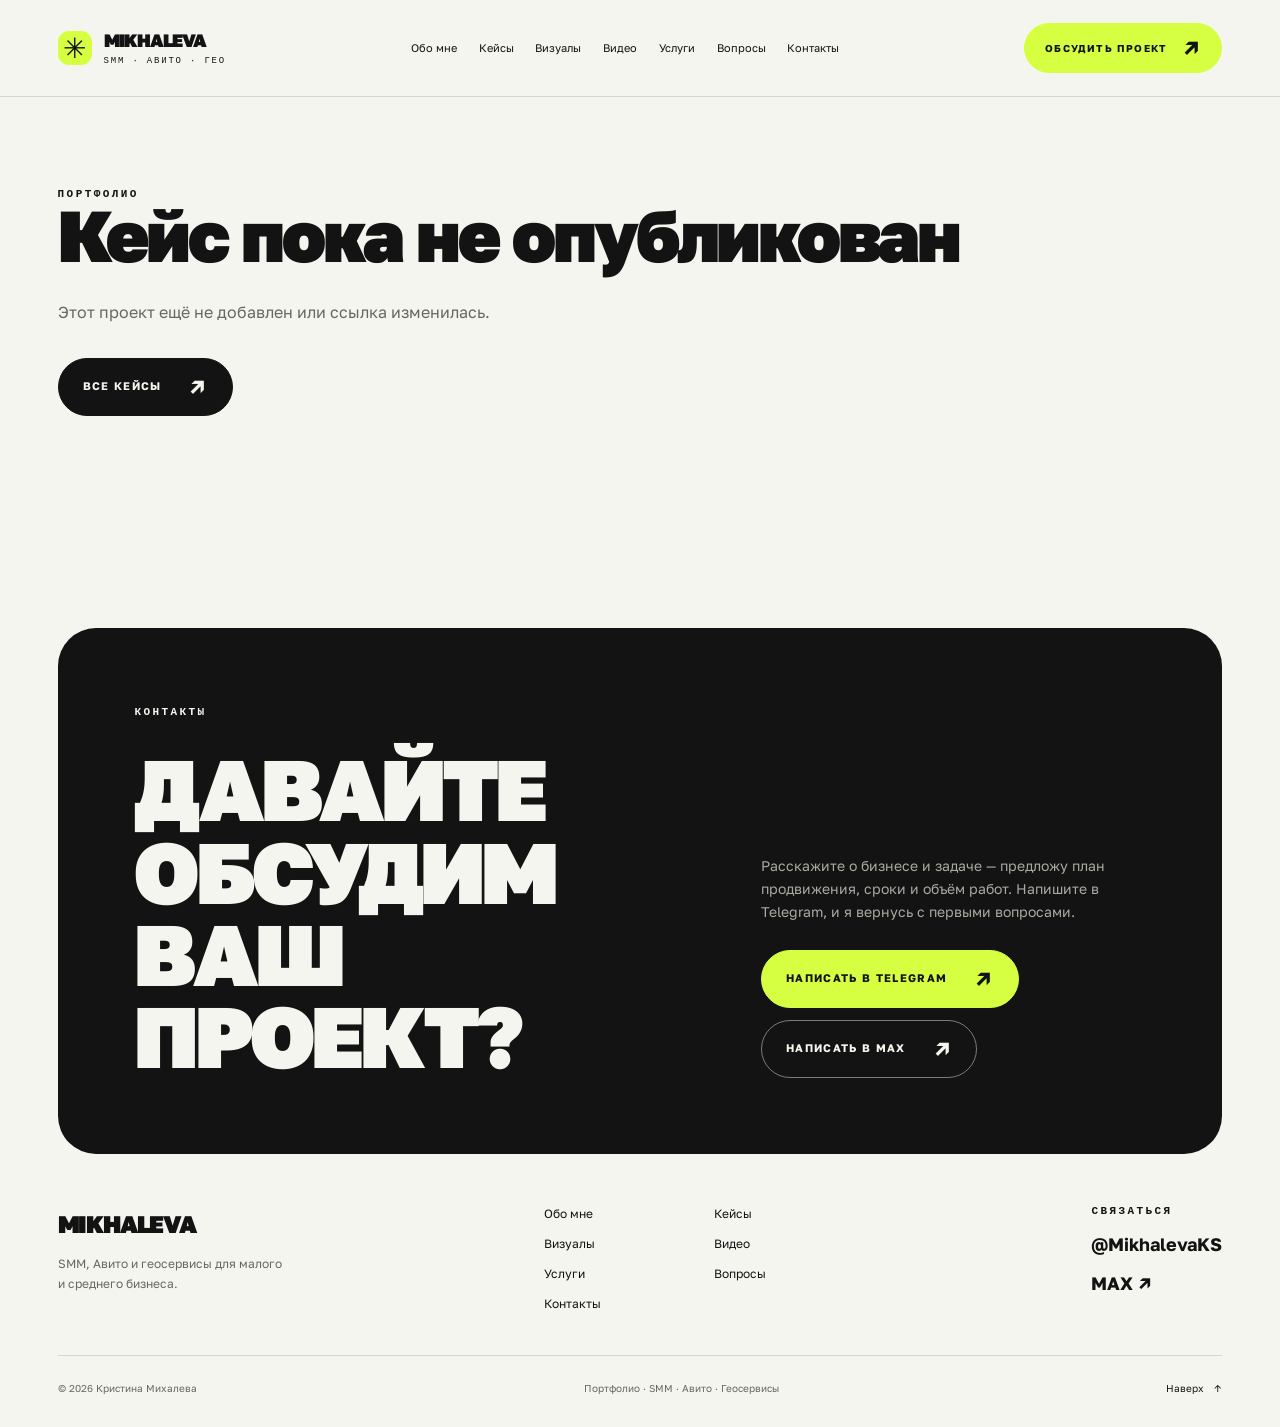
==== commit 1342d051: "Load current gallery styles and content on case pages" ====
--- a/public/case.html
+++ b/public/case.html
@@ -5,7 +5,7 @@
   <meta name="theme-color" content="#f5f5f0"><meta name="description" content="Задачи, работа и результаты проекта Кристины Михалевой.">
   <title>Кейс — Кристина Михалева</title>
   <link rel="icon" href="assets/images/favicon.svg" type="image/svg+xml">
-  <link rel="stylesheet" href="styles.css"><script type="module" src="app.js"></script>
+  <link rel="stylesheet" href="styles.css?v=20261030-gallery"><script type="module" src="app.js?v=20261030-gallery"></script>
 </head>
 <body data-page="case">
   <a class="skip-link" href="#main">Перейти к содержимому</a><div id="site-header"></div>
@@ -14,3 +14,4 @@
   <noscript><p class="wrap"><a href="https://t.me/MikhalevaKS">Обсудить проект в Telegram</a></p></noscript>
 </body>
 </html>
+
--- a/public/styles.css
+++ b/public/styles.css
@@ -87,3 +87,21 @@
 .contact .max-contact{border:1px solid #ffffff70;background:transparent;color:var(--paper)}
 .contact .max-contact:hover{background:var(--paper);color:var(--ink)}
 @media(max-width:620px){.contact-messengers{align-items:stretch;flex-direction:column}.contact-messengers .button{width:100%;justify-content:space-between}}
+
+/* Consistent case gallery: equal frames, complete artwork, aligned rows. */
+.case-detail .case-media-section{max-width:1120px;margin-inline:auto}
+.case-materials-content{grid-template-columns:repeat(2,minmax(0,1fr));gap:32px 24px;align-items:start}
+.case-materials-content figure{width:100%;max-width:none;margin:0}
+.case-materials-content button{background:#eaeae3;border-radius:18px}
+.case-materials-content img{width:100%;height:auto;aspect-ratio:4/5;object-fit:contain;background:#eaeae3}
+.case-materials-content figcaption{margin-top:10px}
+.case-materials-content .image-zoom{background:var(--paper)}
+.case-materials-statistics{max-width:none;gap:28px}
+.case-materials-statistics img{width:100%;height:auto;object-fit:contain;background:var(--paper)}
+@media(max-width:620px){
+  .case-materials-content{grid-template-columns:minmax(0,1fr);gap:24px}
+  .case-materials-content .material-portrait{width:100%;max-width:none;margin:0}
+  .case-materials-content img{aspect-ratio:auto;height:auto}
+  .case-materials-statistics{gap:24px}
+}
+
